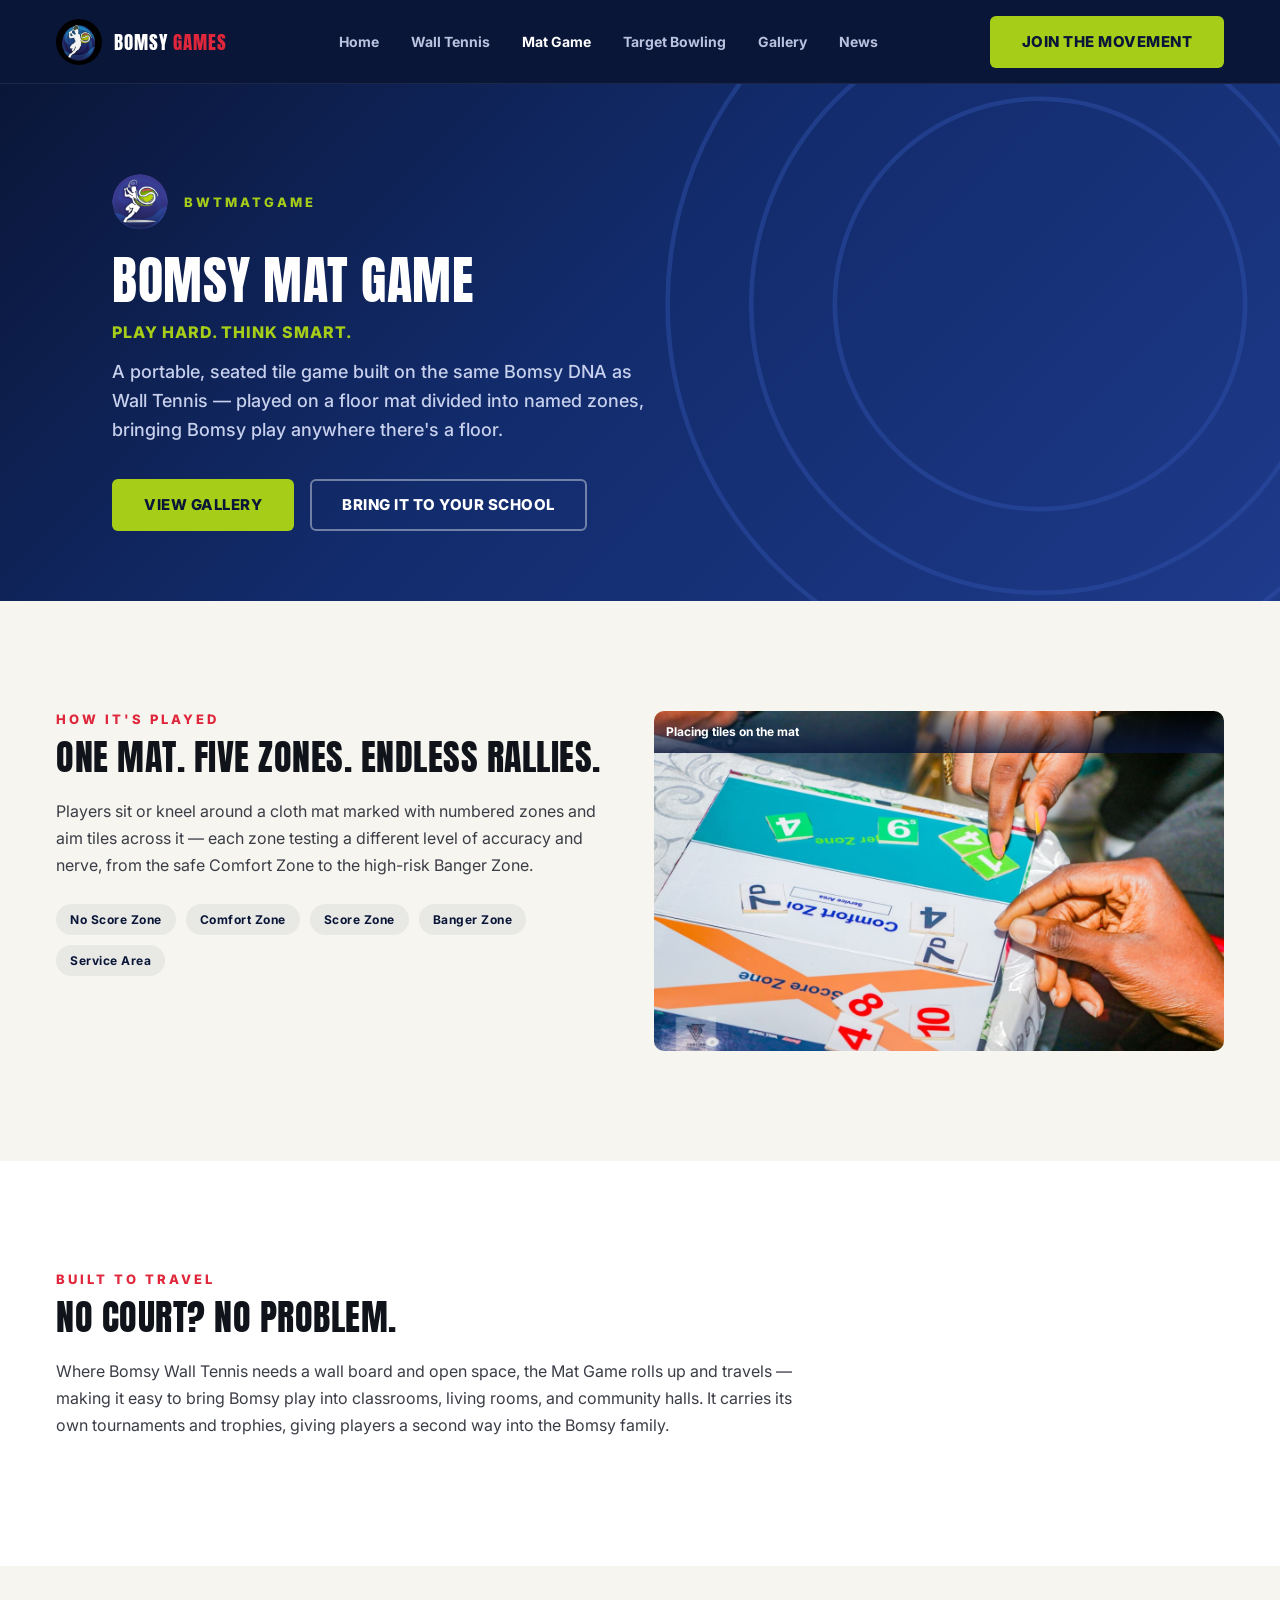
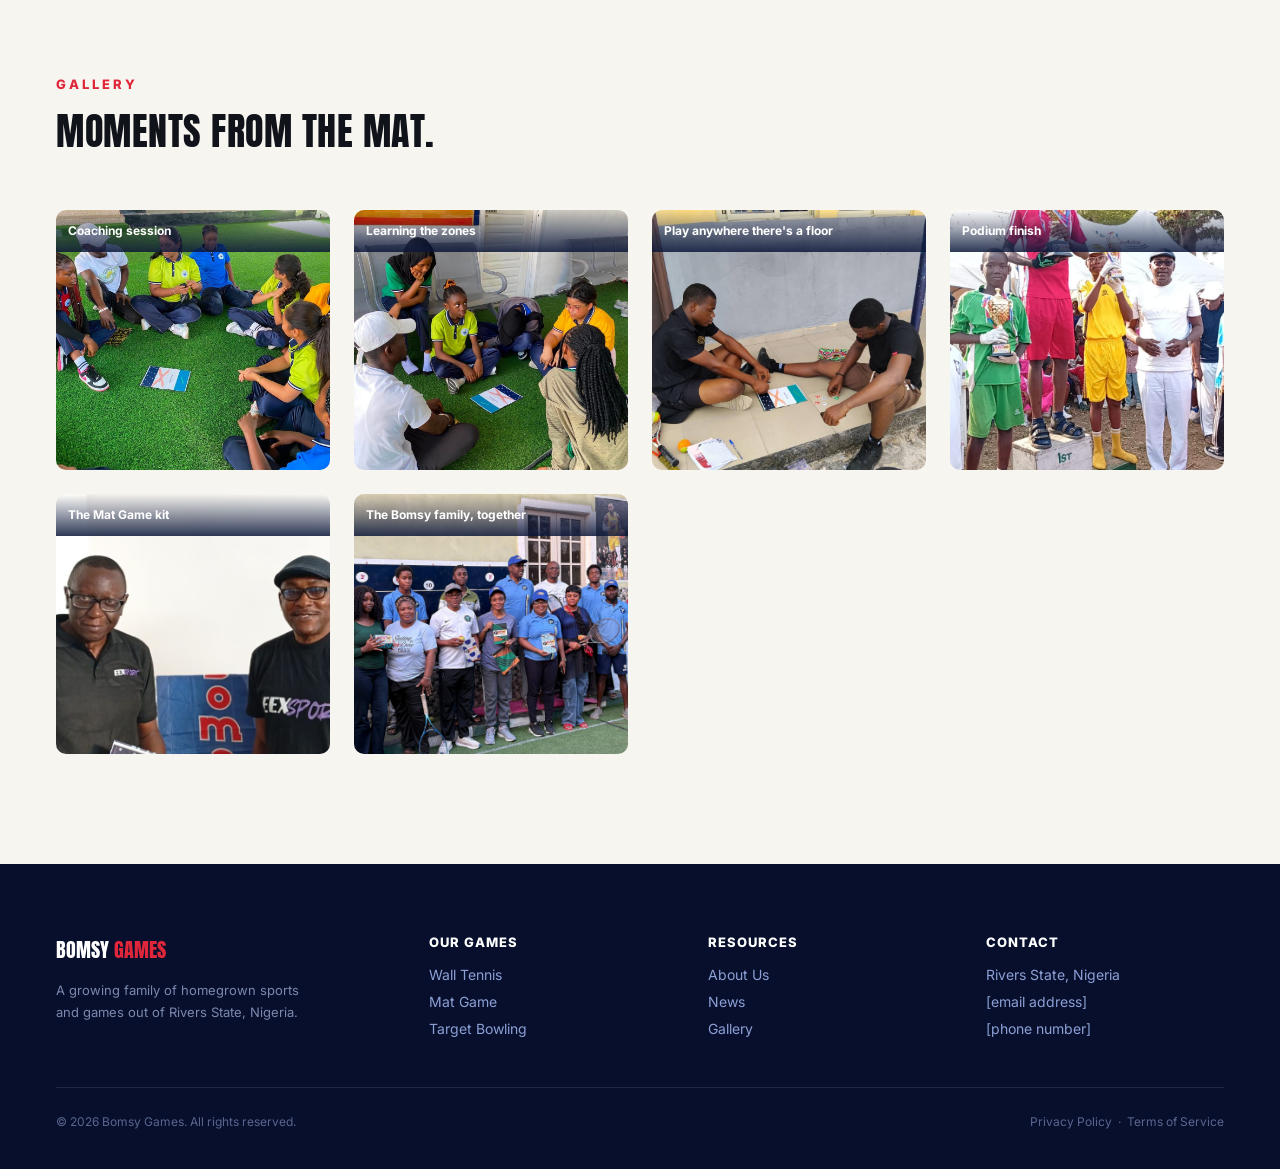
==== mat-game.html @ d6cbd12b "Rebuild as multi-page site for the Bomsy Games umbrella brand Bomsy Games is now presented as a fami" ====
<!doctype html>
<html lang="en">
<head>
<meta charset="utf-8">
<meta name="viewport" content="width=device-width, initial-scale=1">
<title>Bomsy Mat Game — Bomsy Games</title>
<meta name="description" content="Bomsy Mat Game (BWTmatGame): a portable, seated tile game from Bomsy Games — Comfort Zone, Score Zone and Banger Zone — built to bring Bomsy play anywhere there's a floor.">
<link rel="icon" href="assets/bomsy-logo-social.jpg">
<link rel="preconnect" href="https://fonts.googleapis.com">
<link rel="preconnect" href="https://fonts.gstatic.com" crossorigin>
<link rel="stylesheet" href="https://fonts.googleapis.com/css2?family=Anton&family=Inter:wght@400;500;600;700;800;900&display=swap">
<link rel="stylesheet" href="styles.css">
</head>
<body>

<!-- ============ NAV ============ -->
<header class="site-nav wrap" style="position:sticky; top:0; z-index:50; display:flex; align-items:center; justify-content:space-between; height:84px; background:var(--navy); border-bottom:1px solid rgba(255,255,255,0.08);">
  <div style="display:flex; align-items:center; gap:12px;">
    <img src="assets/bomsy-logo.jpeg" alt="Bomsy Games logo" width="46" height="46" style="border-radius:50%; object-fit:cover; flex-shrink:0;">
    <div style="font-family:'Anton',sans-serif; color:#FFFFFF; font-size:19px; letter-spacing:1px;">BOMSY <span style="color:var(--red)">GAMES</span></div>
  </div>
  <nav class="nav-links">
    <a class="nav-link" href="index.html">Home</a>
    <a class="nav-link" href="wall-tennis.html">Wall Tennis</a>
    <a class="nav-link active" href="mat-game.html">Mat Game</a>
    <a class="nav-link" href="target-bowling.html">Target Bowling</a>
    <a class="nav-link" href="index.html#gallery">Gallery</a>
    <a class="nav-link" href="index.html#news">News</a>
  </nav>
  <a class="btn btn-primary" href="index.html#newsletter">Join the Movement</a>
</header>

<!-- ============ PAGE HERO ============ -->
<section class="page-hero">
  <svg style="position:absolute; right:-140px; top:-160px; opacity:0.5;" width="760" height="760" viewBox="0 0 100 100" aria-hidden="true">
    <circle cx="50" cy="50" r="49" fill="none" stroke="#2E4FA8" stroke-width="0.6"/>
    <circle cx="50" cy="50" r="38" fill="none" stroke="#2E4FA8" stroke-width="0.6"/>
    <circle cx="50" cy="50" r="27" fill="none" stroke="#2E4FA8" stroke-width="0.6"/>
  </svg>
  <div class="wrap" style="position:relative; max-width:680px;">
    <div style="display:flex; align-items:center; gap:16px; margin-bottom:22px;">
      <img src="assets/wall-tennis/logo-badge.jpg" alt="Bomsy Mat Game logo" style="width:56px; height:56px; border-radius:50%; object-fit:cover;">
      <div class="eyebrow" style="color:var(--lime);">BWTmatGame</div>
    </div>
    <h1 style="color:#FFFFFF; font-size:52px; line-height:1.08;">BOMSY MAT GAME</h1>
    <p style="color:var(--lime); font-size:16px; font-weight:800; letter-spacing:1px; margin-top:14px; text-transform:uppercase;">Play Hard. Think Smart.</p>
    <p style="color:#C7D0EC; font-size:18px; line-height:1.6; margin-top:16px; max-width:540px; font-weight:500;">A portable, seated tile game built on the same Bomsy DNA as Wall Tennis &mdash; played on a floor mat divided into named zones, bringing Bomsy play anywhere there's a floor.</p>
    <div style="display:flex; gap:16px; margin-top:34px; flex-wrap:wrap;">
      <a class="btn btn-primary" href="#gallery">View Gallery</a>
      <a class="btn btn-outline" href="index.html#newsletter">Bring It To Your School</a>
    </div>
  </div>
</section>

<!-- ============ HOW IT'S PLAYED ============ -->
<section class="wrap" style="padding:110px 56px; background:var(--cream);">
  <div class="grid-2" style="align-items:start;">
    <div>
      <div class="eyebrow" style="color:var(--red);">How It's Played</div>
      <h2 style="font-size:36px; margin-top:10px; line-height:1.15;">ONE MAT. FIVE ZONES. ENDLESS RALLIES.</h2>
      <p style="color:#3A3D45; font-size:16px; line-height:1.7; margin-top:20px;">Players sit or kneel around a cloth mat marked with numbered zones and aim tiles across it &mdash; each zone testing a different level of accuracy and nerve, from the safe Comfort Zone to the high-risk Banger Zone.</p>
      <div style="display:flex; gap:10px; margin-top:24px; flex-wrap:wrap;">
        <div style="background:rgba(10,22,56,0.06); color:var(--navy); font-size:12px; font-weight:700; letter-spacing:0.5px; padding:8px 14px; border-radius:20px;">No Score Zone</div>
        <div style="background:rgba(10,22,56,0.06); color:var(--navy); font-size:12px; font-weight:700; letter-spacing:0.5px; padding:8px 14px; border-radius:20px;">Comfort Zone</div>
        <div style="background:rgba(10,22,56,0.06); color:var(--navy); font-size:12px; font-weight:700; letter-spacing:0.5px; padding:8px 14px; border-radius:20px;">Score Zone</div>
        <div style="background:rgba(10,22,56,0.06); color:var(--navy); font-size:12px; font-weight:700; letter-spacing:0.5px; padding:8px 14px; border-radius:20px;">Banger Zone</div>
        <div style="background:rgba(10,22,56,0.06); color:var(--navy); font-size:12px; font-weight:700; letter-spacing:0.5px; padding:8px 14px; border-radius:20px;">Service Area</div>
      </div>
    </div>
    <figure class="photo-tile" style="height:340px;">
      <img src="assets/mat-game/tiles-closeup.jpg" alt="Close-up of hands placing numbered tiles on the Bomsy Mat Game board">
      <figcaption>Placing tiles on the mat</figcaption>
    </figure>
  </div>
</section>

<!-- ============ WHY MAT GAME ============ -->
<section class="wrap" style="padding:110px 56px; background:#FFFFFF;">
  <div style="max-width:760px;">
    <div class="eyebrow" style="color:var(--red);">Built To Travel</div>
    <h2 style="font-size:36px; margin-top:10px; line-height:1.15;">NO COURT? NO PROBLEM.</h2>
    <p style="color:#3A3D45; font-size:16px; line-height:1.7; margin-top:20px;">Where Bomsy Wall Tennis needs a wall board and open space, the Mat Game rolls up and travels &mdash; making it easy to bring Bomsy play into classrooms, living rooms, and community halls. It carries its own tournaments and trophies, giving players a second way into the Bomsy family.</p>
  </div>
</section>

<!-- ============ GALLERY ============ -->
<section id="gallery" class="wrap" style="padding:110px 56px; background:var(--cream);">
  <div class="eyebrow" style="color:var(--red);">Gallery</div>
  <h2 style="font-size:38px; margin-top:10px; max-width:560px;">MOMENTS FROM THE MAT.</h2>
  <div class="grid-4" style="margin-top:50px; grid-auto-rows:260px;">
    <figure class="photo-tile">
      <img src="assets/mat-game/coaching-circle-1.jpg" alt="Mat Game coaching session with schoolgirls">
      <figcaption>Coaching session</figcaption>
    </figure>
    <figure class="photo-tile">
      <img src="assets/mat-game/coaching-circle-2.jpg" alt="Mat Game coaching session, second school">
      <figcaption>Learning the zones</figcaption>
    </figure>
    <figure class="photo-tile">
      <img src="assets/mat-game/gameplay-steps.jpg" alt="Two players enjoying the Mat Game on steps">
      <figcaption>Play anywhere there's a floor</figcaption>
    </figure>
    <figure class="photo-tile">
      <img src="assets/mat-game/tournament-podium.jpg" alt="BWT Mat Game tournament podium, top three finishers">
      <figcaption>Podium finish</figcaption>
    </figure>
    <figure class="photo-tile">
      <img src="assets/mat-game/product-showcase.jpg" alt="Bomsy Mat Game product box and branding">
      <figcaption>The Mat Game kit</figcaption>
    </figure>
    <figure class="photo-tile">
      <img src="assets/wall-tennis/team-brand-family.jpg" alt="Bomsy Wall Tennis and Mat Game team together">
      <figcaption>The Bomsy family, together</figcaption>
    </figure>
  </div>
</section>

<!-- ============ FOOTER ============ -->
<footer class="wrap" style="padding:70px 56px 40px; background:var(--navy-deep);">
  <div class="grid-4" style="grid-template-columns: 1.4fr 1fr 1fr 1fr; gap:40px; padding-bottom:50px; border-bottom:1px solid rgba(255,255,255,0.1);">
    <div>
      <div style="font-family:'Anton',sans-serif; color:#FFFFFF; font-size:20px; margin-bottom:14px;">BOMSY <span style="color:var(--red)">GAMES</span></div>
      <p style="color:#7C88AE; font-size:13px; line-height:1.7; max-width:260px;">A growing family of homegrown sports and games out of Rivers State, Nigeria.</p>
    </div>
    <div>
      <div style="color:#FFFFFF; font-weight:800; font-size:13px; letter-spacing:1px; margin-bottom:16px;">OUR GAMES</div>
      <div style="display:flex; flex-direction:column; gap:10px;">
        <a href="wall-tennis.html" style="color:#8CA0D6; font-size:14px;">Wall Tennis</a>
        <a href="mat-game.html" style="color:#8CA0D6; font-size:14px;">Mat Game</a>
        <a href="target-bowling.html" style="color:#8CA0D6; font-size:14px;">Target Bowling</a>
      </div>
    </div>
    <div>
      <div style="color:#FFFFFF; font-weight:800; font-size:13px; letter-spacing:1px; margin-bottom:16px;">RESOURCES</div>
      <div style="display:flex; flex-direction:column; gap:10px;">
        <a href="index.html#about" style="color:#8CA0D6; font-size:14px;">About Us</a>
        <a href="index.html#news" style="color:#8CA0D6; font-size:14px;">News</a>
        <a href="index.html#gallery" style="color:#8CA0D6; font-size:14px;">Gallery</a>
      </div>
    </div>
    <div>
      <div style="color:#FFFFFF; font-weight:800; font-size:13px; letter-spacing:1px; margin-bottom:16px;">CONTACT</div>
      <div style="display:flex; flex-direction:column; gap:10px;">
        <span style="color:#8CA0D6; font-size:14px;">Rivers State, Nigeria</span>
        <span style="color:#8CA0D6; font-size:14px;">[email address]</span>
        <span style="color:#8CA0D6; font-size:14px;">[phone number]</span>
      </div>
    </div>
  </div>
  <div style="display:flex; justify-content:space-between; padding-top:26px; flex-wrap:wrap; gap:12px;">
    <span style="color:#5A6690; font-size:12px;">&copy; 2026 Bomsy Games. All rights reserved.</span>
    <span style="color:#5A6690; font-size:12px;">Privacy Policy &nbsp;&middot;&nbsp; Terms of Service</span>
  </div>
</footer>

</body>
</html>
---- styles.css ----
:root {
  --navy-deep: #070F2C;
  --navy: #0A1638;
  --navy-mid: #122B6B;
  --cobalt: #1E3A8A;
  --lime: #A6CE18;
  --lime-hover: #C6EE3A;
  --red: #E0263B;
  --cream: #F6F5F0;
  --ink: #10131A;
  --muted: #6B7280;
  --muted-dark: #8A8677;
}
* { box-sizing: border-box; }
body { margin: 0; font-family: 'Inter', -apple-system, 'Segoe UI', Roboto, sans-serif; background: var(--cream); color: var(--ink); }
h1, h2, h3 { font-family: 'Anton', Impact, 'Arial Narrow Bold', sans-serif; font-weight: 400; letter-spacing: 0.5px; margin: 0; }
a { color: var(--lime); text-decoration: none; }
a:hover { color: var(--lime-hover); }
img, svg, video { max-width: 100%; }
.eyebrow { font-family: 'Inter', sans-serif; font-weight: 800; letter-spacing: 3px; text-transform: uppercase; font-size: 13px; }
.btn { display: inline-flex; align-items: center; justify-content: center; height: 52px; padding: 0 30px; border-radius: 6px; font-weight: 800; font-size: 15px; letter-spacing: 0.5px; text-transform: uppercase; cursor: pointer; border: 2px solid transparent; transition: transform 0.15s ease, filter 0.15s ease; }
.btn:hover { filter: brightness(1.08); transform: translateY(-1px); }
.btn-primary { background: var(--lime); color: var(--navy); }
.btn-outline { background: transparent; color: #FFFFFF; border-color: rgba(255,255,255,0.4); }
.wrap { padding-left: 56px; padding-right: 56px; }
.grid-2 { display: grid; grid-template-columns: repeat(2, minmax(0, 1fr)); gap: 28px; }
.grid-3 { display: grid; grid-template-columns: repeat(3, minmax(0, 1fr)); gap: 24px; }
.grid-4 { display: grid; grid-template-columns: repeat(4, minmax(0, 1fr)); gap: 24px; }
.nav-links { display: flex; align-items: center; gap: 32px; }
.nav-link { color: #B9C2DE; font-weight: 700; font-size: 14px; }
.nav-link.active { color: #FFFFFF; }
.gallery-tile { aspect-ratio: 3/4; border-radius: 10px; display: flex; flex-direction: column; align-items: center; justify-content: center; gap: 10px; padding: 18px; text-align: center; }
.photo-tile { margin: 0; padding: 0; position: relative; overflow: hidden; border-radius: 10px; }
.photo-tile img { width: 100%; height: 100%; object-fit: cover; position: absolute; inset: 0; }
.photo-tile figcaption { position: relative; z-index: 1; width: 100%; padding: 12px; background: linear-gradient(0deg, rgba(10,22,56,0.85), rgba(10,22,56,0)); color: #FFFFFF; font-size: 12px; font-weight: 700; line-height: 1.5; margin-top: auto; }
.game-card { border-radius: 14px; padding: 36px; display: flex; flex-direction: column; gap: 14px; }
.page-hero { position: relative; padding: 90px 56px 70px; background: linear-gradient(135deg,#0A1638 0%,#122B6B 45%,#1E3A8A 100%); overflow: hidden; }
@media (max-width: 960px) {
  .wrap { padding-left: 24px; padding-right: 24px; }
  .grid-2, .grid-3, .grid-4 { grid-template-columns: 1fr 1fr; }
  .nav-links { display: none; }
  h1 { font-size: 40px !important; }
}
@media (max-width: 600px) {
  .grid-2, .grid-3, .grid-4 { grid-template-columns: 1fr; }
  header.site-nav { flex-wrap: wrap; height: auto !important; padding-top: 16px; padding-bottom: 16px; gap: 12px; }
}
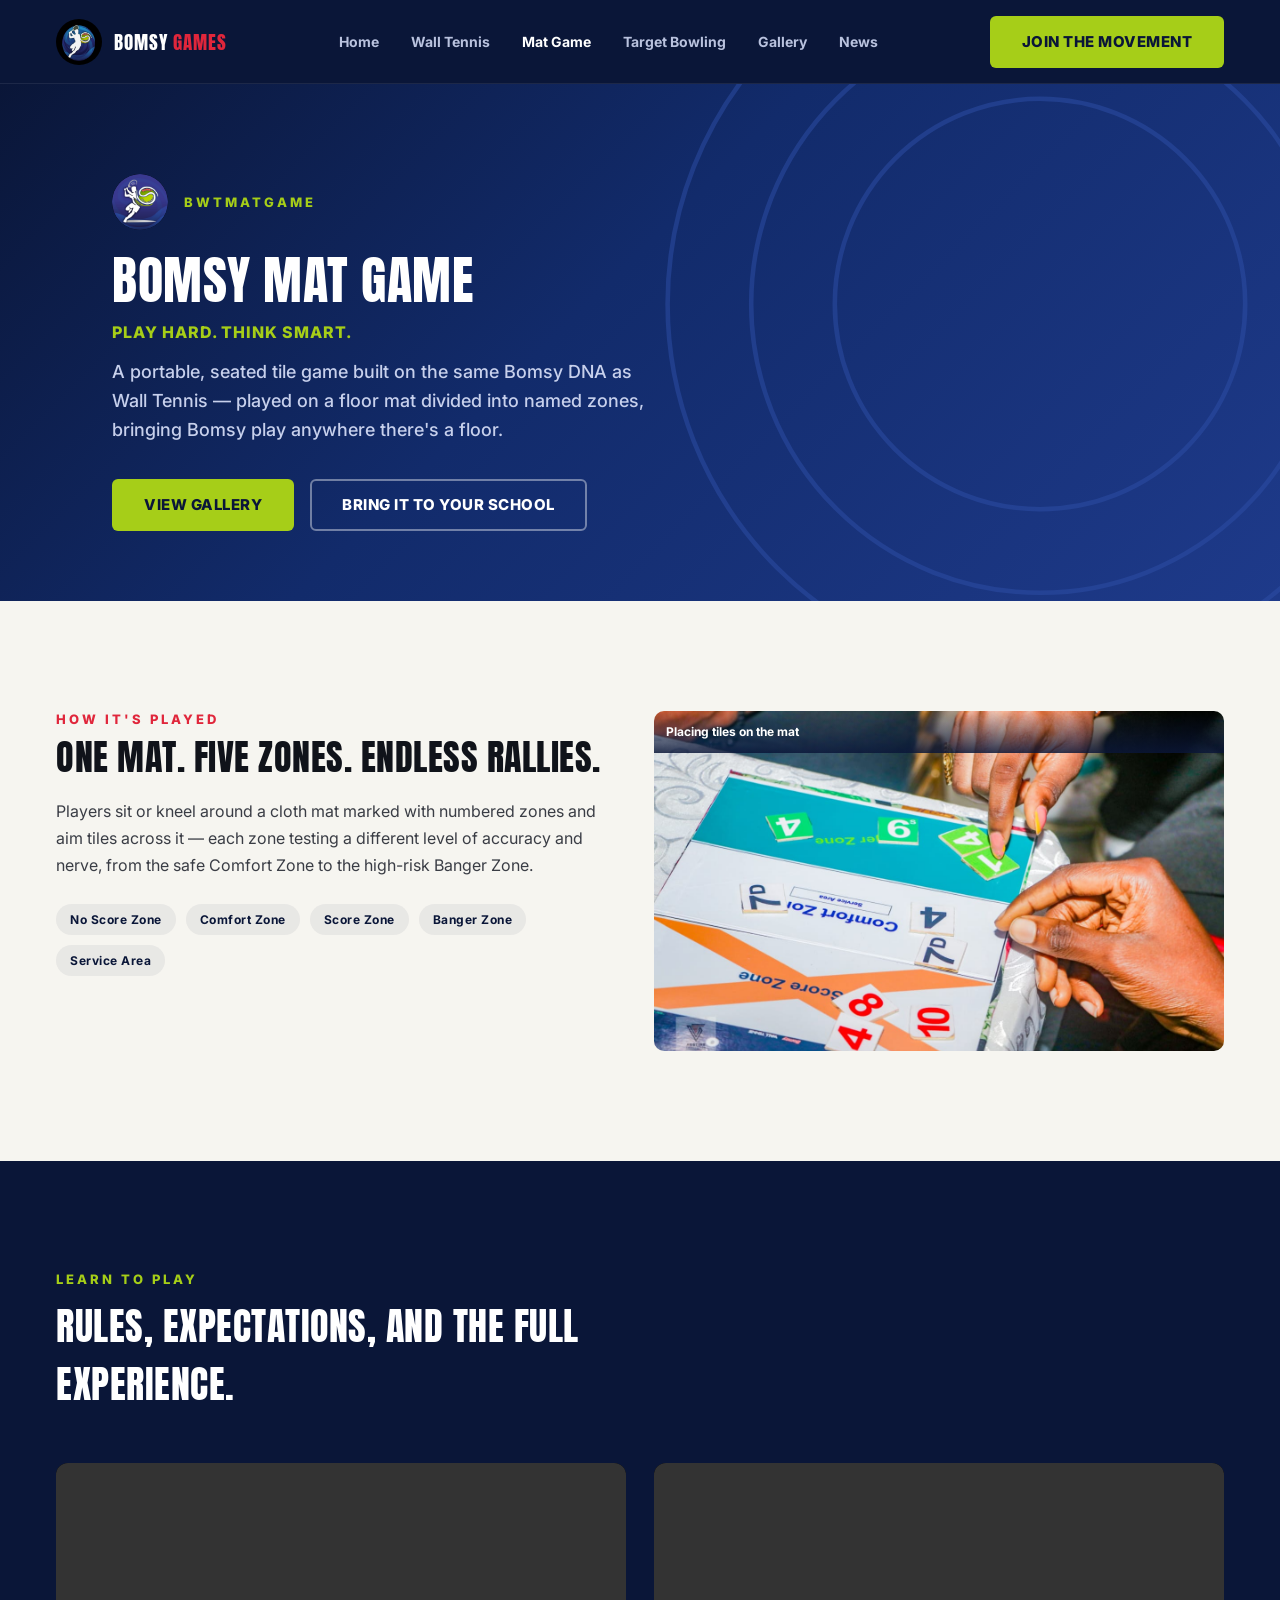
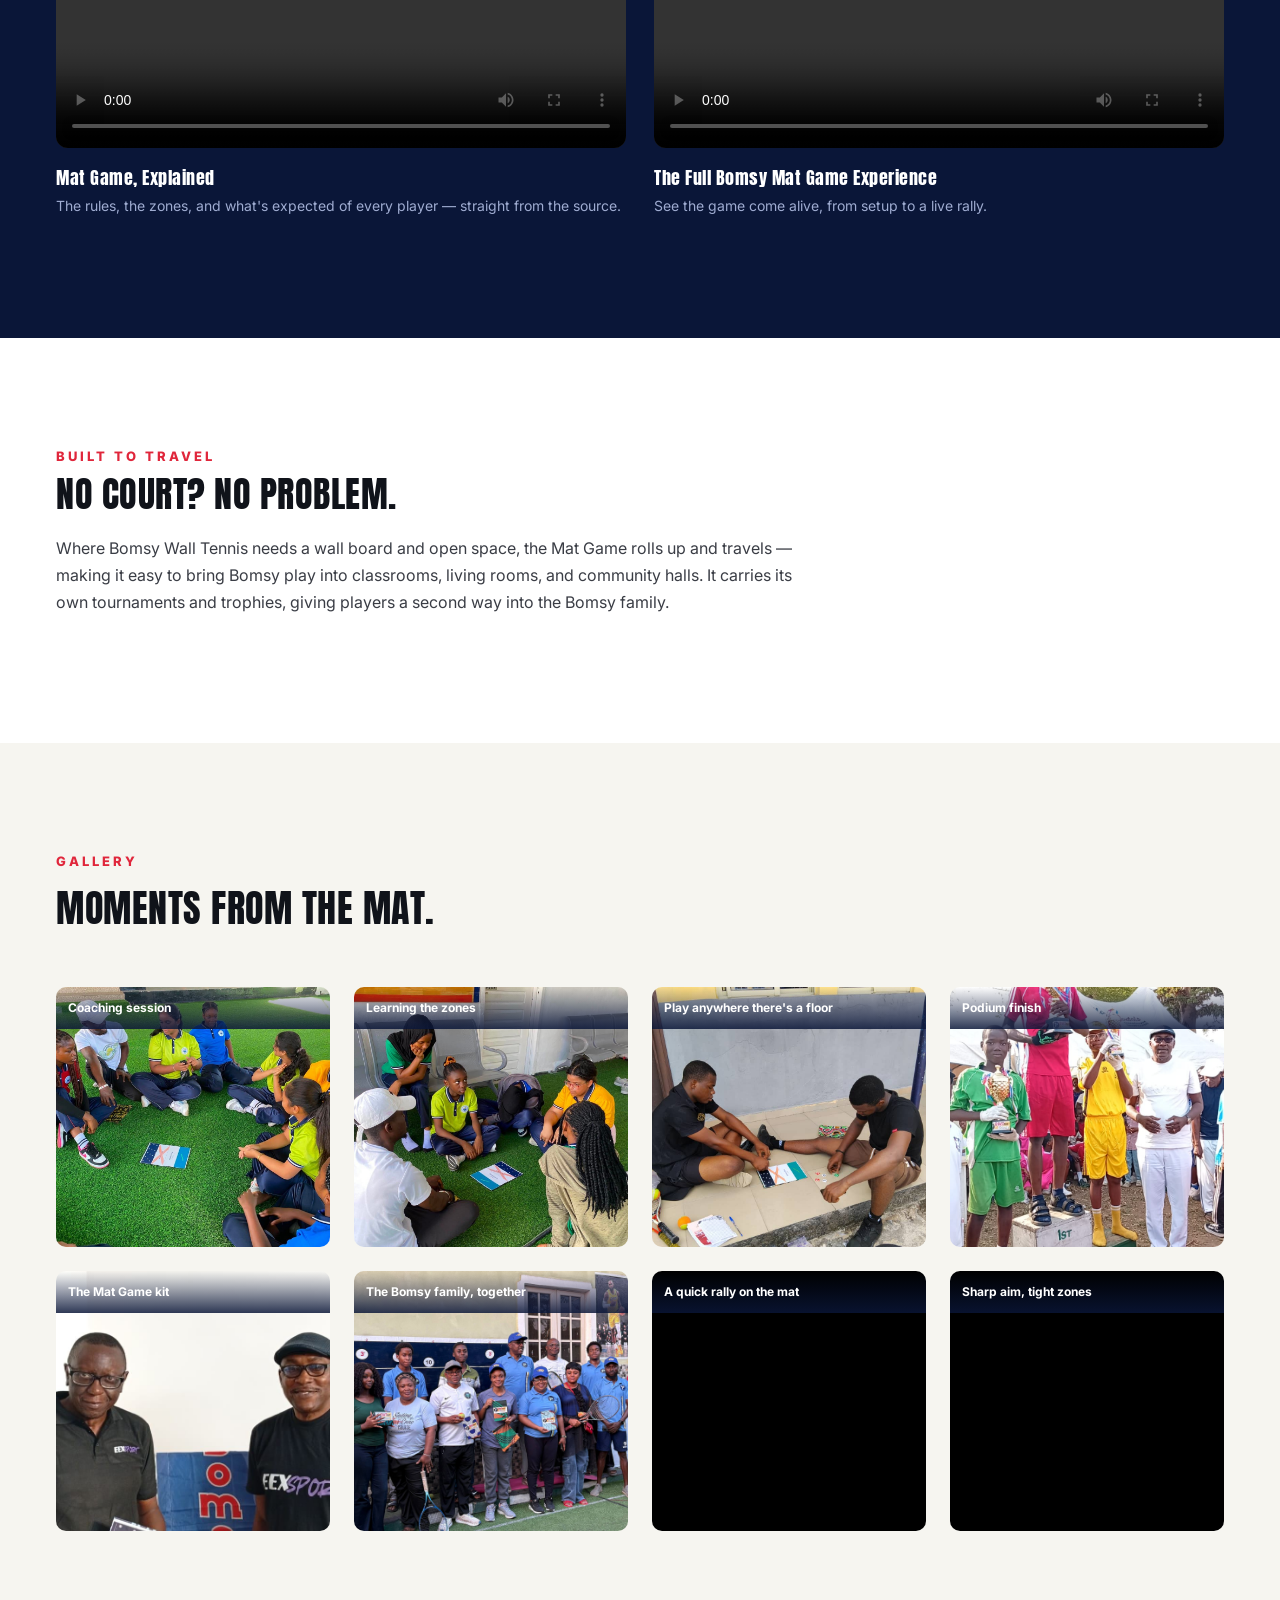
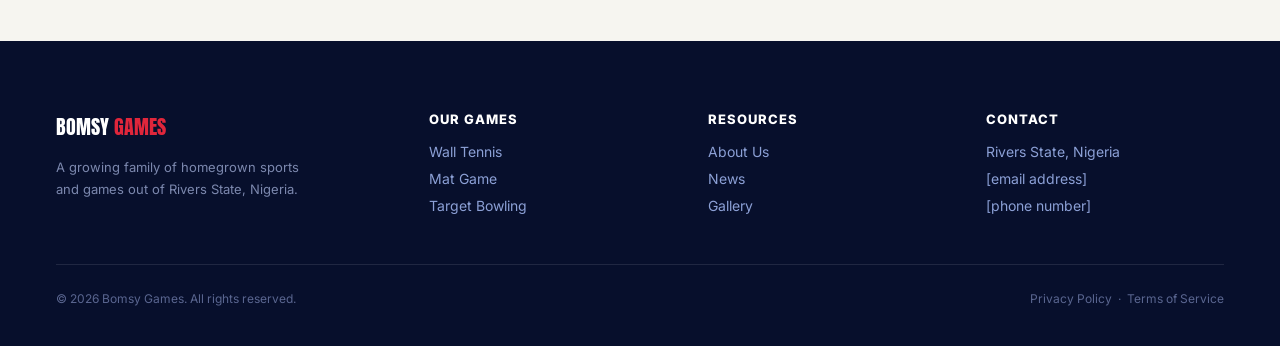
==== commit ef9b01e0: "Add Mat Game explainer videos, IP nomination story, and Target Bowling Mat Game page now includes tw" ====
--- a/mat-game.html
+++ b/mat-game.html
@@ -74,6 +74,28 @@
   </div>
 </section>
 
+<!-- ============ LEARN TO PLAY ============ -->
+<section class="wrap" style="padding:110px 56px; background:var(--navy);">
+  <div class="eyebrow" style="color:var(--lime);">Learn To Play</div>
+  <h2 style="font-size:38px; margin-top:10px; color:#FFFFFF; max-width:600px;">RULES, EXPECTATIONS, AND THE FULL EXPERIENCE.</h2>
+  <div class="grid-2" style="margin-top:50px;">
+    <div>
+      <video controls preload="metadata" style="width:100%; border-radius:12px; display:block; background:#000;">
+        <source src="assets/mat-game/videos/explain.mp4" type="video/mp4">
+      </video>
+      <h3 style="color:#FFFFFF; font-size:18px; margin-top:16px;">Mat Game, Explained</h3>
+      <p style="color:#9FACD1; font-size:14px; margin-top:6px;">The rules, the zones, and what's expected of every player &mdash; straight from the source.</p>
+    </div>
+    <div>
+      <video controls preload="metadata" style="width:100%; border-radius:12px; display:block; background:#000;">
+        <source src="assets/mat-game/videos/overview.mp4" type="video/mp4">
+      </video>
+      <h3 style="color:#FFFFFF; font-size:18px; margin-top:16px;">The Full Bomsy Mat Game Experience</h3>
+      <p style="color:#9FACD1; font-size:14px; margin-top:6px;">See the game come alive, from setup to a live rally.</p>
+    </div>
+  </div>
+</section>
+
 <!-- ============ WHY MAT GAME ============ -->
 <section class="wrap" style="padding:110px 56px; background:#FFFFFF;">
   <div style="max-width:760px;">
@@ -111,6 +133,18 @@
     <figure class="photo-tile">
       <img src="assets/wall-tennis/team-brand-family.jpg" alt="Bomsy Wall Tennis and Mat Game team together">
       <figcaption>The Bomsy family, together</figcaption>
+    </figure>
+    <figure class="photo-tile" style="background:#000;">
+      <video muted loop autoplay playsinline style="width:100%; height:100%; object-fit:cover; position:absolute; inset:0;">
+        <source src="assets/mat-game/videos/clip-1.mp4" type="video/mp4">
+      </video>
+      <figcaption>A quick rally on the mat</figcaption>
+    </figure>
+    <figure class="photo-tile" style="background:#000;">
+      <video muted loop autoplay playsinline style="width:100%; height:100%; object-fit:cover; position:absolute; inset:0;">
+        <source src="assets/mat-game/videos/clip-2.mp4" type="video/mp4">
+      </video>
+      <figcaption>Sharp aim, tight zones</figcaption>
     </figure>
   </div>
 </section>
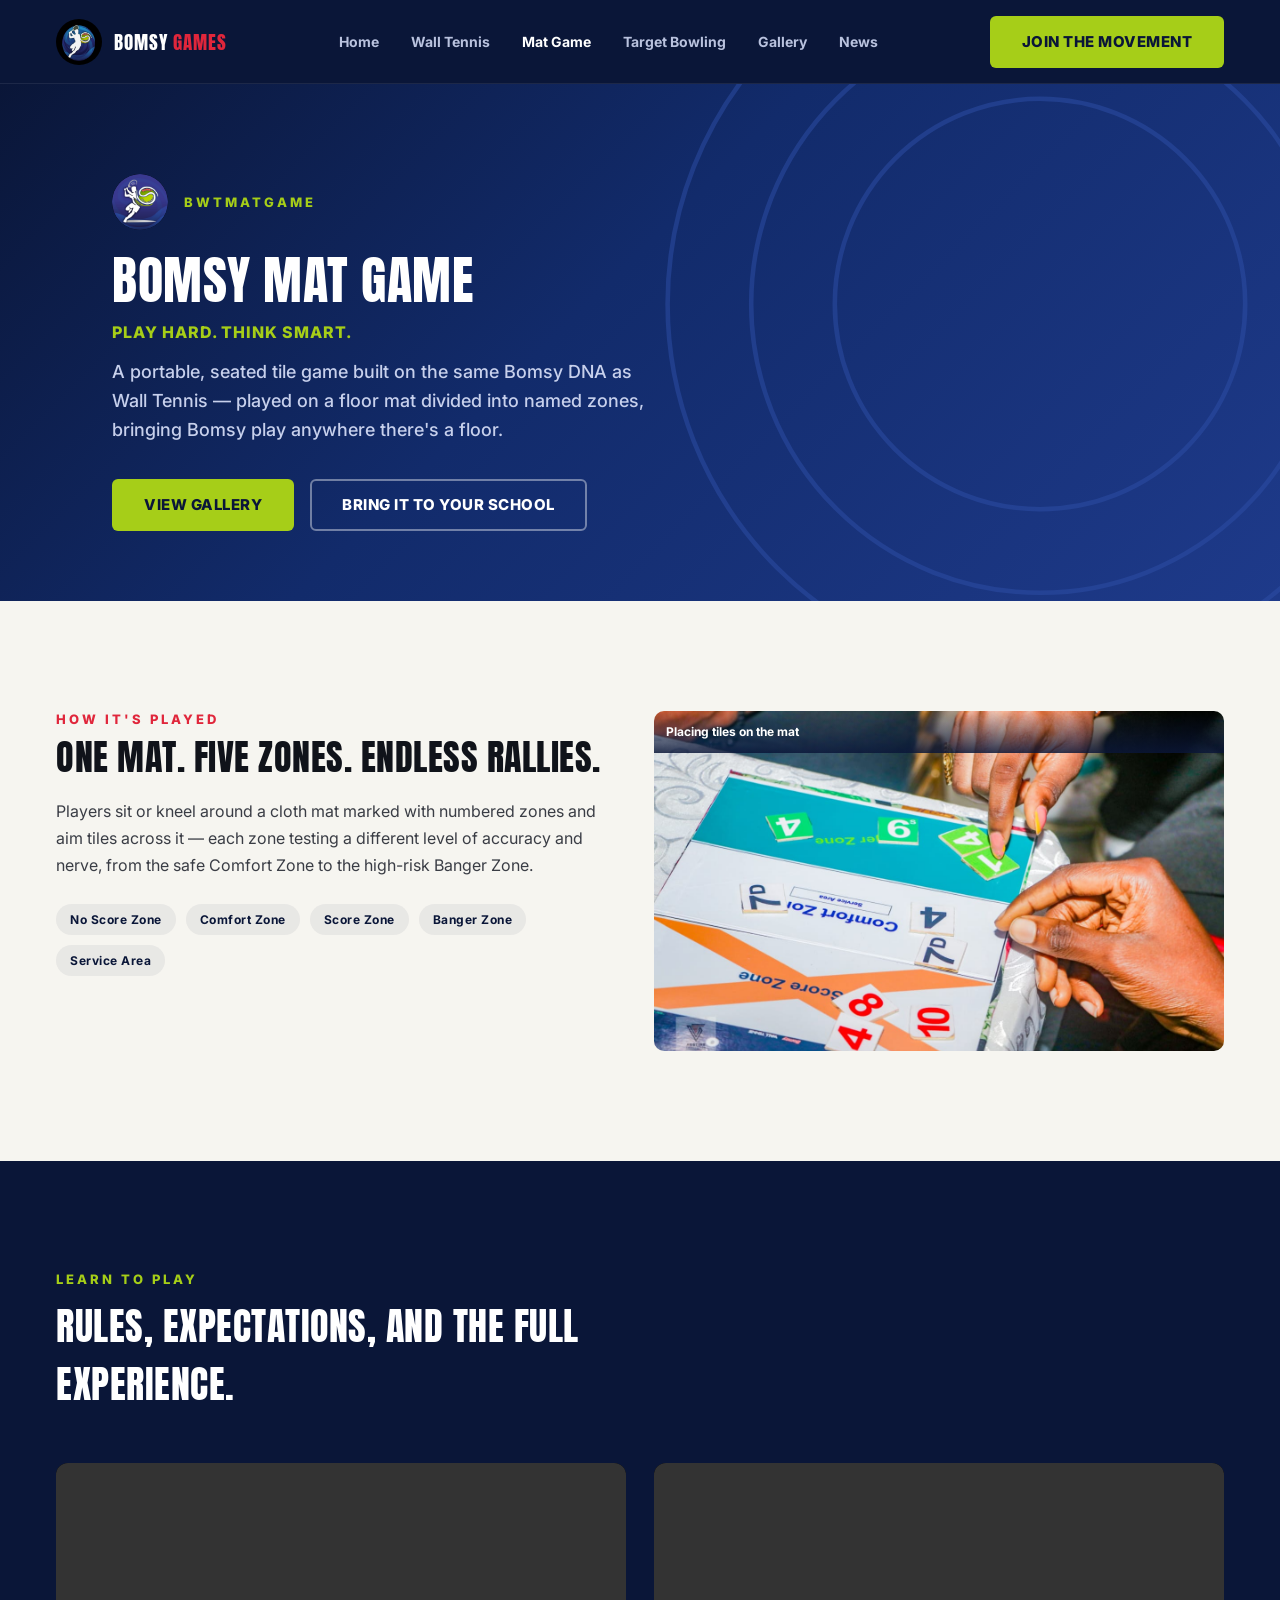
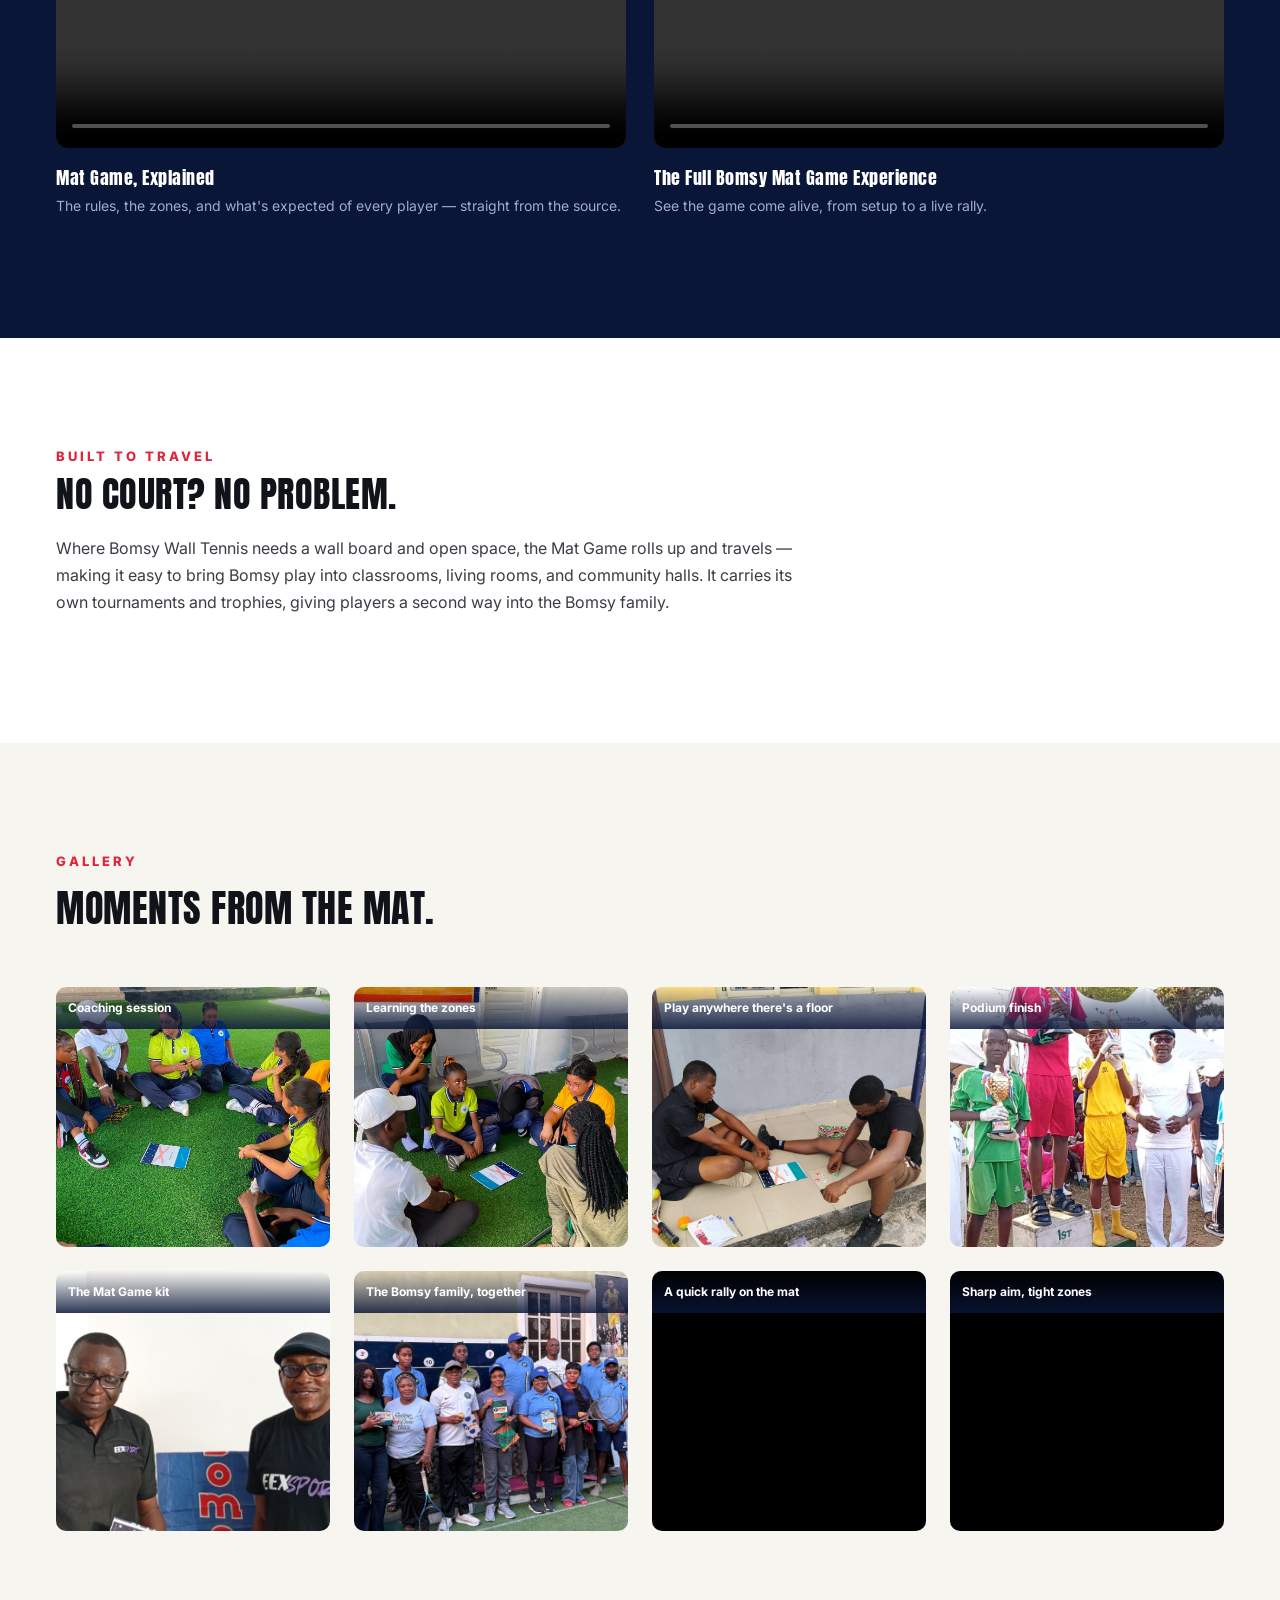
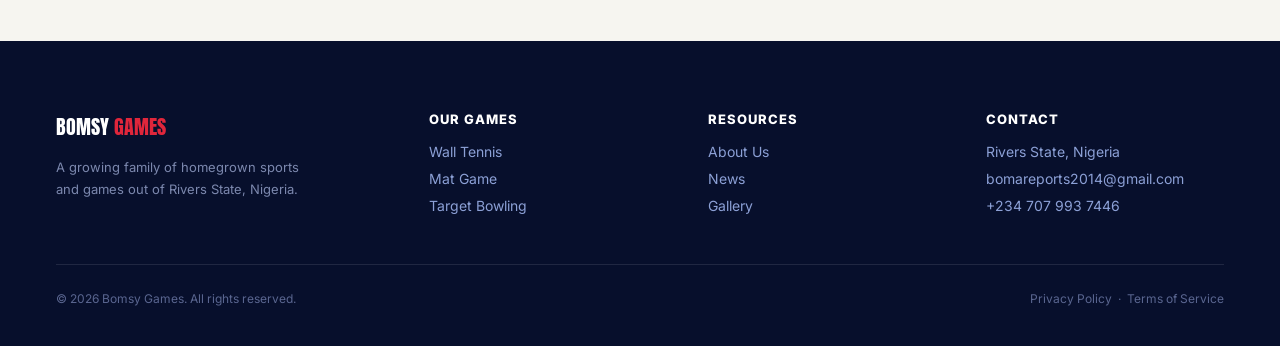
==== commit b1a8fd30: "Add real contact email and phone number to footer Replaces the bracketed placeholders on every page " ====
--- a/mat-game.html
+++ b/mat-game.html
@@ -176,8 +176,8 @@
       <div style="color:#FFFFFF; font-weight:800; font-size:13px; letter-spacing:1px; margin-bottom:16px;">CONTACT</div>
       <div style="display:flex; flex-direction:column; gap:10px;">
         <span style="color:#8CA0D6; font-size:14px;">Rivers State, Nigeria</span>
-        <span style="color:#8CA0D6; font-size:14px;">[email address]</span>
-        <span style="color:#8CA0D6; font-size:14px;">[phone number]</span>
+        <a href="mailto:bomareports2014@gmail.com" style="color:#8CA0D6; font-size:14px;">bomareports2014@gmail.com</a>
+        <a href="tel:+2347079937446" style="color:#8CA0D6; font-size:14px;">+234 707 993 7446</a>
       </div>
     </div>
   </div>
